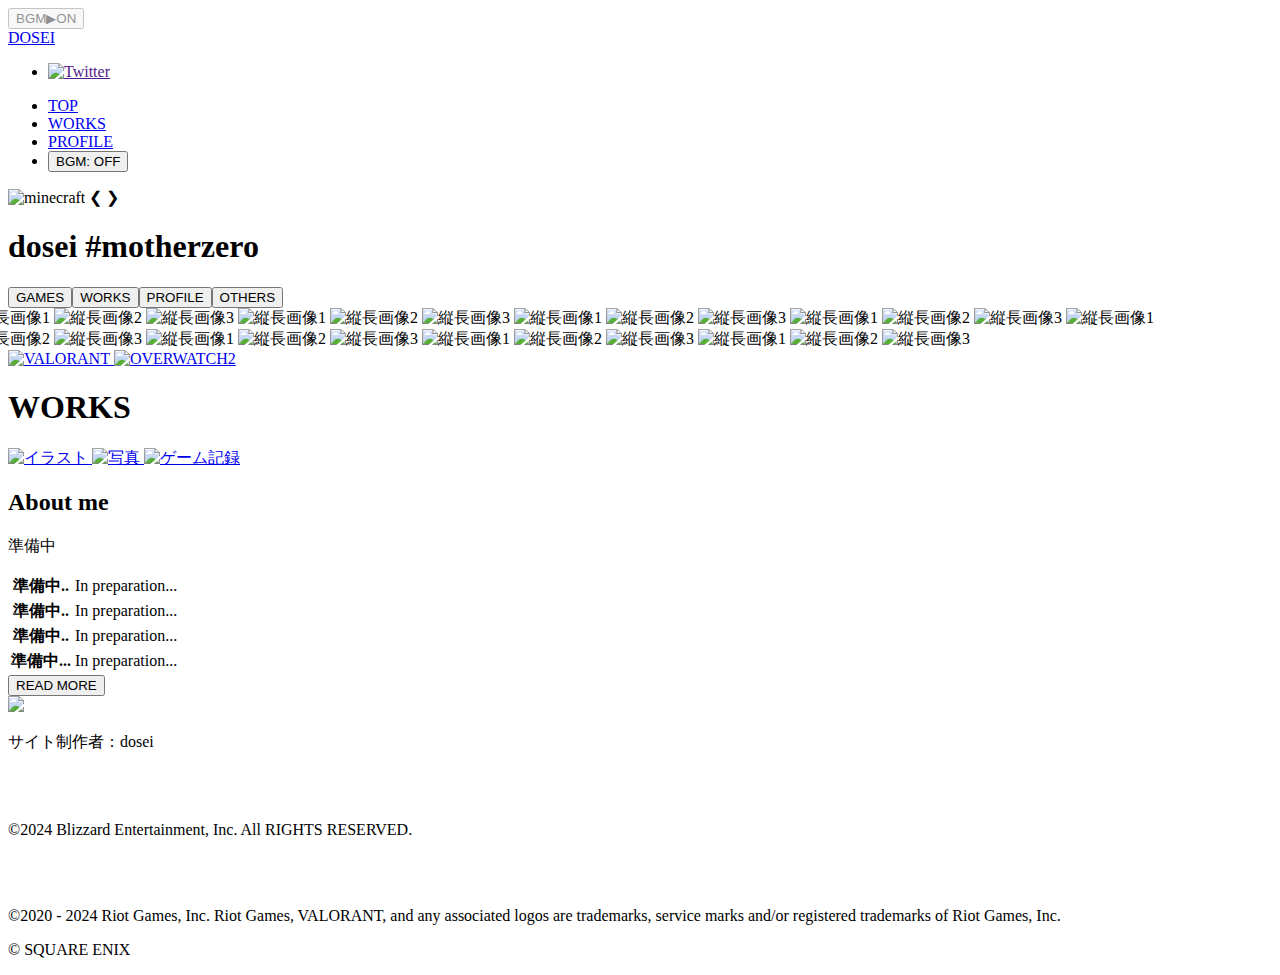
==== index.html @ 173bfff4 "Create index.html" ====
<!DOCTYPE html>
<html>
<head>
  <meta charset="UTF-8">
  <title>dosei | 趣味用</title>
  <link href="https://fonts.googleapis.com/css2?family=Noto+Sans+JP:wght@400;700&display=swap" rel="stylesheet">
  <link href="css/style.css" rel="stylesheet">
  <!-- jQueryプラグイン（バージョンを最新に更新） -->
  <script src="https://ajax.googleapis.com/ajax/libs/jquery/3.5.1/jquery.min.js"></script>
  
  <!--read more-->
  <script>
    $(function(){
      $(".readmore").on("click", function() {
          $(this).toggleClass("on-click");
          $(".hide-text").slideToggle(1000, () => {
            if ($(".hide-text").is(":visible")) {
              $(".readmore").hide();  // 隠しテキストが表示されたらボタンを非表示にする
            }
          });
      });
    });
  </script>
  <!--read more終わり-->
  
  <script>
    $(document).ready(function() {
      let currentIndex = 0;
      const images = $(".slideshow img");
      const imageCount = images.length;
  
      // 最初の画像を表示
      images.hide();
      images.eq(currentIndex).show();
  
      // 次へ・前へボタン、または画像クリックの処理
      function changeSlide(n) {
        images.eq(currentIndex).fadeOut(1000); // 現在の画像をフェードアウト
        currentIndex = (currentIndex + n + imageCount) % imageCount; // インデックスを更新
        images.eq(currentIndex).fadeIn(1000); // 新しい画像をフェードイン
      }
  
      // 自動スライド（3秒ごと）
      setInterval(function() {
        changeSlide(1);
      }, 10000);
  
      // changeSlide関数をグローバルにアクセスできるようにする
      window.changeSlide = changeSlide;
    });
  </script>

<script>
  $(document).ready(function() {
    // リンクがクリックされた時の処理
    $('a[href^="#"]').on('click', function(event) {
      event.preventDefault(); // デフォルトの動作を無効化

      const target = $(this.getAttribute('href')); // クリックされたリンクのhref属性からターゲットを取得

      if (target.length) {
        const offset = target.offset().top - 62; // ヘッダーの高さ65pxを引く

        $('html, body').animate({
          scrollTop: offset // スクロールする位置を調整
        }, 0); // スクロール速度（1秒）
      }
    });
  });
</script>

<script>
  $(document).ready(function() {
    // タグデータ（各タグに対応するリンクを設定）
    const tags = [
      { text: "GAMES", link: "#full-width-images" },
      { text: "WORKS", link: "#image-row" },
      { text: "PROFILE", link: "#about" },
      { text: "OTHERS", link: "#others" },
    ];

    // タグボタンを生成して表示
    tags.forEach(function(tag) {
      const button = $('<button class="tag-button"></button>').text(tag.text);
      button.on('click', function() {
        const target = $(tag.link);
        if (target.length) {
          // 65pxのヘッダー分を考慮してスクロール
          const offset = target.offset().top - 62; // ヘッダーの高さを引く
          $('html, body').animate({ scrollTop: offset }, 0); // スムーズスクロール
        }
      });
      $('#tag-buttons').append(button);
    });
  });
</script>

<script>
  $(document).ready(function() {
    // TOPリンクをクリックした時にページトップまでスクロール
    $('a[href="#top"]').on('click', function(event) {
      event.preventDefault(); // デフォルト動作を無効にする

      // スクロール位置を調整（ヘッダーの高さ65pxを考慮）
      $('html, body').animate({ scrollTop: 0 - 65 }, 0); // 0pxから65px引いた位置にスクロール
    });
  });
</script>


<!-- <script>
  $(document).ready(function() {
    const targetElements = $('.scroll-target'); // 自動スクロール対象の要素
    let isScrolling = false;
    let scrollTimeout;

    // スクロールロック状態を保持するオブジェクト
    const scrollLock = new Map(); // 要素ごとのスクロールロックを管理するためのMap

    $(window).on('scroll', function() {
      // スマホではスクロール処理をしない
      if ($(window).width() <= 1300) return;

      if (isScrolling) return; // スクロール中は無視

      clearTimeout(scrollTimeout); // 前回のタイムアウトをクリア

      scrollTimeout = setTimeout(function() {
        const windowHeight = $(window).height(); // ウィンドウの高さを取得
        const currentScrollTop = $(window).scrollTop(); // 現在のスクロール位置を取得
        const windowCenter = currentScrollTop + windowHeight / 2; // ウィンドウの中央位置を計算

        let closestElement = null;
        let closestDistance = Infinity;

        targetElements.each(function() {
          const elementOffsetTop = $(this).offset().top; // 要素のトップ位置を取得
          const elementHeight = $(this).outerHeight();
          const elementCenter = elementOffsetTop + elementHeight / 2; // 要素の中央位置

          // 要素がウィンドウ内に表示されていて、ロックされていない場合
          if (elementCenter >= currentScrollTop && elementCenter <= currentScrollTop + windowHeight && !scrollLock.has(this)) {
            const distance = Math.abs(windowCenter - elementCenter); // ウィンドウの中央と要素の中央の距離
            if (distance < closestDistance) {
              closestElement = $(this);
              closestDistance = distance;
            }
          }
        });

        // 最も近い要素が見つかった場合、その要素を中央にスクロール
        if (closestElement) {
          isScrolling = true;
          const elementOffsetTop = closestElement.offset().top;
          const elementHeight = closestElement.outerHeight();
          let scrollOffset = elementOffsetTop - (windowHeight / 2) + elementHeight / 2;

          // 固定ヘッダーがある場合の考慮（65pxを引く）
          $('html, body').animate(
            { scrollTop: scrollOffset - 35 }, // 65pxのヘッダー分を考慮してスクロール
            0,
            function() {
              isScrolling = false; // スクロール完了時にフラグを解除

              // スクロール完了した要素に対して20秒間ロックをかける
              scrollLock.set(closestElement[0], true); // ロックを設定
              setTimeout(function() {
                scrollLock.delete(closestElement[0]); // 20秒後にロックを解除
              }, 10000); // 20秒後にロック解除
            }
          );
        }
      }, 0); // スクロール停止後200msで処理を実行
    });
  });
</script> -->


<script>
  // BGMの再生・停止制御
  document.addEventListener('DOMContentLoaded', function() {
    const bgmAudio = document.getElementById('bgm-audio');
    const bgmToggleButton = document.getElementById('bgm-toggle');
    let isPlaying = false; // BGMの再生状態を管理

    // BGMの音量を設定 (0.0 - 1.0)
    bgmAudio.volume = 0.1; // 音量を20%に設定

    // BGMトグルボタンのクリックイベント
    bgmToggleButton.addEventListener('click', function() {
      if (isPlaying) {
        bgmAudio.pause(); // BGMを停止
        bgmToggleButton.textContent = 'BGM: OFF'; // ボタンのラベルをOFFに変更
      } else {
        bgmAudio.play(); // BGMを再生
        bgmToggleButton.textContent = 'BGM: ON'; // ボタンのラベルをONに変更
      }
      isPlaying = !isPlaying; // 再生状態を反転
    });

    // ページが読み込まれたときに最初のユーザーアクションでBGMを再生する
    document.addEventListener('click', function() {
      if (!isPlaying) {
        bgmAudio.play();
        bgmToggleButton.textContent = 'BGM: ON';
        isPlaying = true;
      }
    }, { once: true }); // 最初のクリックのみでBGMを再生
  });
</script>

<script>
  $(document).ready(function() {
    // ボタンを表示するタイミングの設定
    setTimeout(function() {
      $('#bgm-on-button').fadeIn(500); // 1秒前にボタンを表示
      
      // 1秒後にローディングアイコンだけを消す
      setTimeout(function() {
        $('#loading .loader').fadeOut(100); // ローディングアイコンを消す
      }, 400);
    }, 500);

    // ボタンをクリックしたときの動作
    $('#bgm-on-button').on('click', function() {
      // ボタンと背景をフェードアウト
      $(this).fadeOut(500);
      $('#loading').fadeOut(500, function() {
        $(this).remove(); // 背景を完全に削除
      });
    });

    // ドキュメント全体でクリックを検知して、ボタン以外をクリックした場合も消える
    $(document).on('click', function(event) {
      // クリックされた要素がボタンでない場合
      if (!$(event.target).is('#bgm-on-button')) {
        $('#bgm-on-button').fadeOut(500);
        $('#loading').fadeOut(500, function() {
          $(this).remove(); // 背景を完全に削除
        });
      }
    });
  });
</script>

<script>
$(document).ready(function() {
  // スクロールイベントを監視
  $(window).on('scroll', function() {
    // readmoreボタンの位置を取得
    var readmore = $('.readmore');
    var readmorePosition = readmore.offset().top;  // readmoreボタンの画面上の位置
    var windowHeight = $(window).height();  // ウィンドウの高さ
    var scrollPosition = $(window).scrollTop() + windowHeight;  // 現在のスクロール位置（ウィンドウの下端）

    // readmoreボタンが画面の下部に来たかどうかを確認
    if (scrollPosition >= readmorePosition) {
      // ボタンを自動的に開く
      if (!readmore.hasClass('on-click')) {  // すでに開かれていない場合のみ実行
        readmore.trigger('click');  // ボタンをクリック
      }
    }
  });
});

</script>


<script>
  document.addEventListener('DOMContentLoaded', function() {
    const video = document.getElementById('myVideo');
    
    // 動画が表示されたら自動再生するための監視
    const observer = new IntersectionObserver(function(entries) {
      entries.forEach(entry => {
        if (entry.isIntersecting) {
          video.play().catch(error => {
            console.log('再生に失敗しました:', error); // エラーをキャッチ
          });
        } else {
          video.pause();
        }
      });
    }, {
      threshold: 0.5 // 50%以上が画面に表示されたら再生
    });
    
    observer.observe(video);
  });
</script>



<script>
  $(document).ready(function() {
    const container = $('.scrolling-container');
    const scrollSpeed = 1; // スクロール速度
    let currentPosition = 0;

    // コンテナ内の画像をクローンして末尾に追加することで、無限ループのように見せる
    const clone = container.html();
    container.append(clone);

    function scrollImages() {
      // 現在の位置を更新して右から左に移動
      currentPosition -= scrollSpeed;
      container.css('transform', `translateX(${currentPosition}px)`);

      // スクロールがコンテナの幅を超えたらリセット
      if (Math.abs(currentPosition) >= container[0].scrollWidth / 2) {
        currentPosition = 0; // スクロール位置をリセット
      }

      requestAnimationFrame(scrollImages); // 次のフレームで再実行
    }

    scrollImages(); // スクロールを開始
  });
</script>












  
</head>
<body id="index">
  <div id="loading">
    <div class="loader"></div>
  </div>
  <button id="bgm-on-button" class="bgm-on-button" style="display: none;">BGM▶ON</button>
  <div id="top"></div>

  <!--header始まり-->
  <header>
    <div class="logo">
      <a href="index.html">DOSEI</a>
    </div>
    <nav>
      <ul class="sns-nav">
        <li><a target="_blank" href=""><img class="sns-icon twitter" src="twitter-brands.svg" alt="Twitter"></a></li>
      </ul>
      <ul class="global-nav">
        <li><a href="#top">TOP</a></li>
        <li><a href="#image-row">WORKS</a></li>
        <li><a href="#about">PROFILE</a></li>
        <li><button id="bgm-toggle" class="bgm-button">BGM: OFF</button></li> <!-- BGMトグルボタン -->
      </ul>
    </nav>
  </header>
  <!--header終わり-->

  <!-- BGM用のaudioタグ -->
  <audio id="bgm-audio" loop>
    <source src="images/bgm.mp3" type="audio/mpeg">
    お使いのブラウザはaudioタグをサポートしていません。
  </audio>

  <!--wrap始まり-->
  <div id="wrap">
    <!-- スライドショーを追加 -->
    <div id="slideshow-container" class="slideshow">
      <img class="photo filter-img" src="images/6.jpg" alt="minecraft" onclick="changeSlide(1)">
      <img class="photo filter-img" src="images/12.jpg" alt="FF14_2" onclick="changeSlide(1)">
      <img class="photo filter-img" src="images/4.jpg" alt="FF14_1" onclick="changeSlide(1)">
      <img class="photo filter-img" src="images/11.jpg" alt="FF14_2" onclick="changeSlide(1)">
      

      <!-- 前へ・次へボタン -->
    <a class="prev" onclick="changeSlide(-1)">&#10094;</a>
    <a class="next" onclick="changeSlide(1)">&#10095;</a>
    </div>
    <div id="element" class="element">
    <h1>dosei #motherzero</h1>
    <!-- タグ一覧を表示するエリアを追加 -->
<div class="tags-container">
<div id="tag-buttons"></div>
<div class="scrolling-images">
  <div class="scrolling-container">
    <img src="images/14.jpg" alt="縦長画像1">
    <img src="images/15.jpg" alt="縦長画像2">
    <img src="images/16.jpg" alt="縦長画像3">
    <img src="images/17.jpg" alt="縦長画像1">
    <img src="images/18.jpg" alt="縦長画像2">
    <img src="images/19.jpg" alt="縦長画像3">
    <img src="images/14.jpg" alt="縦長画像1">
    <img src="images/15.jpg" alt="縦長画像2">
    <img src="images/16.jpg" alt="縦長画像3">
    <img src="images/17.jpg" alt="縦長画像1">
    <img src="images/18.jpg" alt="縦長画像2">
    <img src="images/19.jpg" alt="縦長画像3">
    <!-- 他の画像をここに追加 -->
  </div>
</div>
</div>
<div class="full-width-images">
  <a href="https://www.foriio.com/works/1070656" target="brank">
  <img id="full-width-images" class="photo filter-img, scroll-target" src="images/1.jpg" alt="VALORANT">
  <img class="photo filter-img, scroll-target" src="images/2.jpg" alt="OVERWATCH2">
</a>
  
<div class="full-width-images"></div>
<h1 id="image-row">WORKS</h1>
<a href="https://www.foriio.com/works/1070613" target="brank">
  <img id="full-width-images" class="photo filter-img, scroll-target" src="images/7.jpg" alt="イラスト">
</a>
<a href="https://www.foriio.com/works/1274181" target="brank">
  <img class="photo filter-img, scroll-target" src="images/8.jpg" alt="写真">
</a>
  <a href="https://www.foriio.com/works/1070656" target="brank">
  <img class="photo filter-img, scroll-target" src="images/9.jpg" alt="ゲーム記録">
</a>
</div>



</div>

</div>
</div>
    <div id="about" class="about">
      <h2>About me</h2>
      <div id="text-wrap">
        <div class="show-text">
          <p>準備中<br>
          </p>
        </div>
        <div class="hide-text">
          <table class="detail">
            <tbody>
              <tr>
                <th>準備中..</th>
                <td>In preparation...
              </tr>
              <tr>
                <th>準備中..</th>
                <td>
                  In preparation...
                </td>
              </tr>
              <tr>
                <th>準備中..</th>
                <td>
                  In preparation...
                </td>
              </tr>
              <tr>
                <th>準備中...</th>
                <td>
                  In preparation...
                </td>
              </tr>
            </tbody>
          </table>
        </div>
        <button class="readmore">READ MORE</button>
      </div>
    </div>
  </div>
  <!--wrap終わり-->

  <div id="others" class="video-container">
      <img src="images/preparetion.png">
  </div>

  <!--footer始まり-->
  <footer>
    <p class="creater">サイト制作者：dosei</p><br><br>
    <p class="creater">©2024 Blizzard Entertainment, Inc. All RIGHTS RESERVED.</p><br><br>
    <p class="copyright">©2020 - 2024 Riot Games, Inc. Riot Games, VALORANT,
      and any associated logos are trademarks, service marks and/or registered trademarks of Riot Games, Inc.</p><p class="creater">© SQUARE ENIX</p>
  </footer>
  <!--footer終わり-->

</body>
</html>
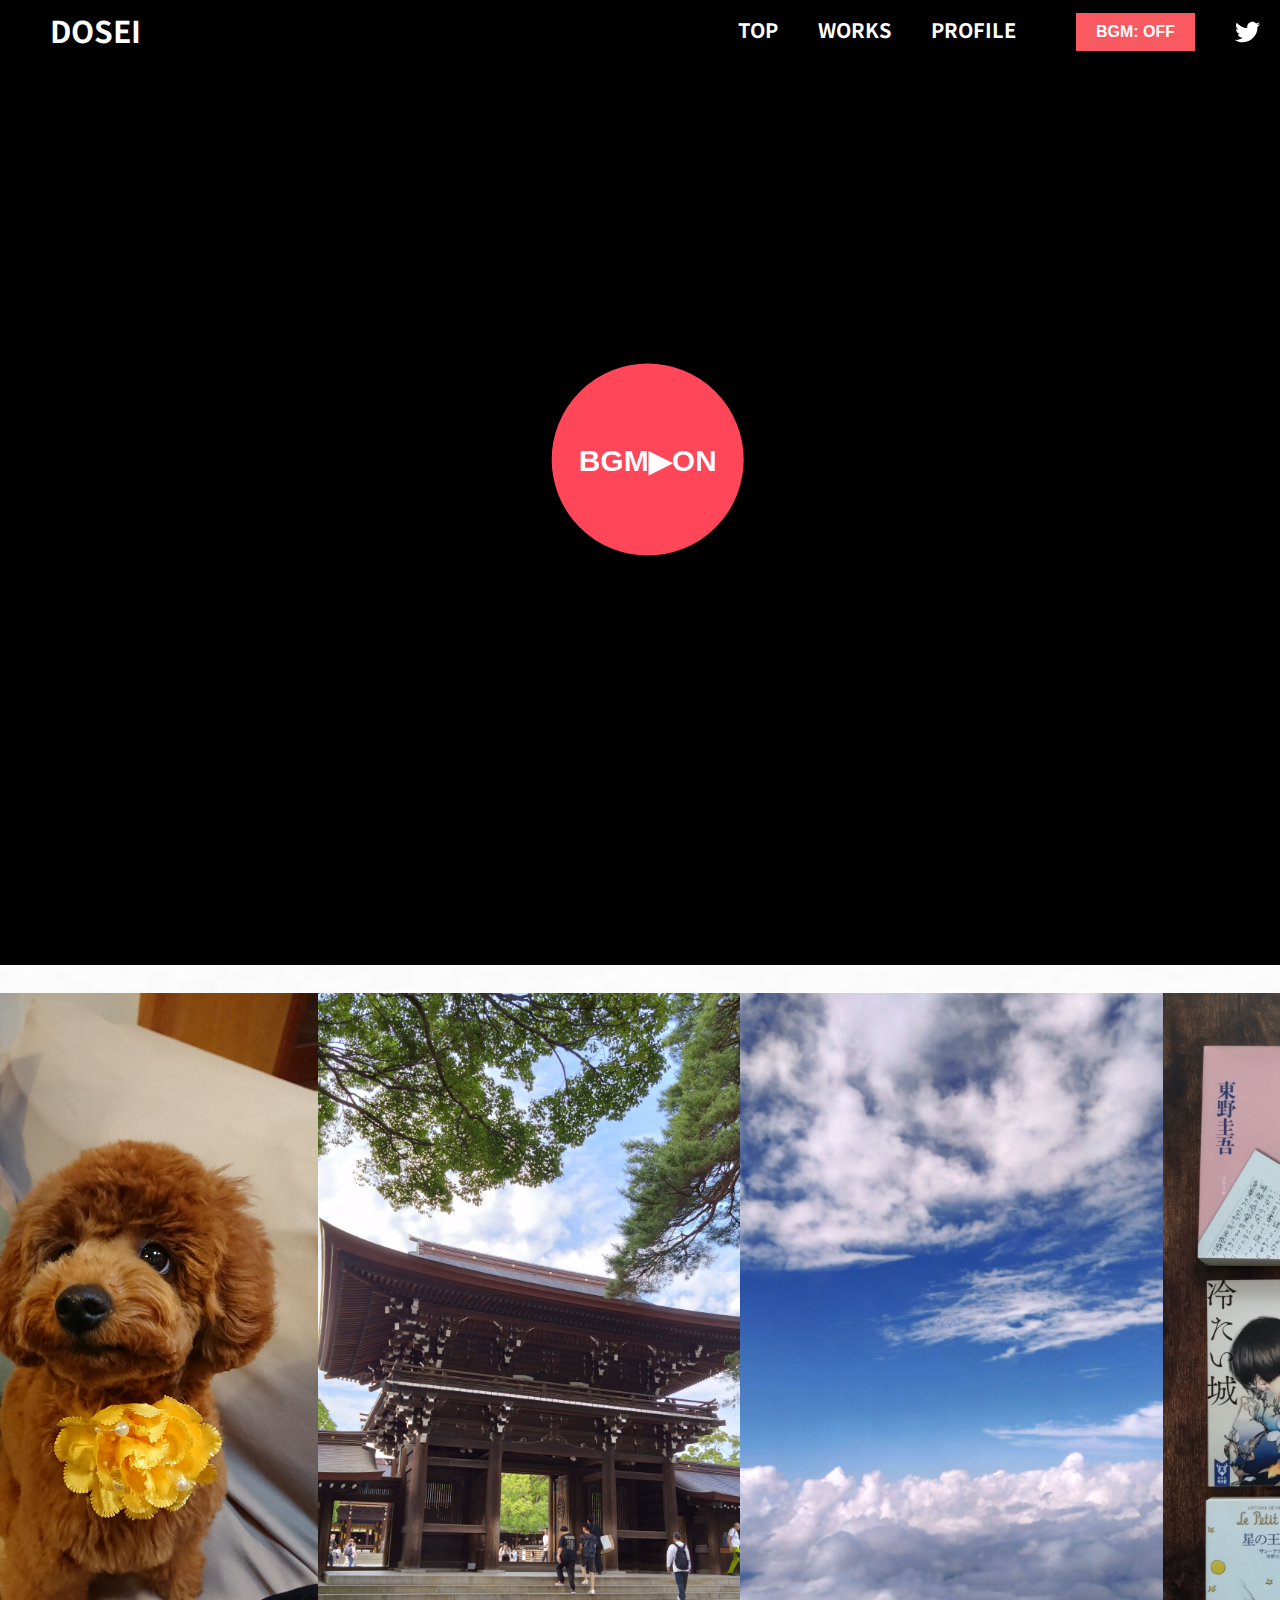
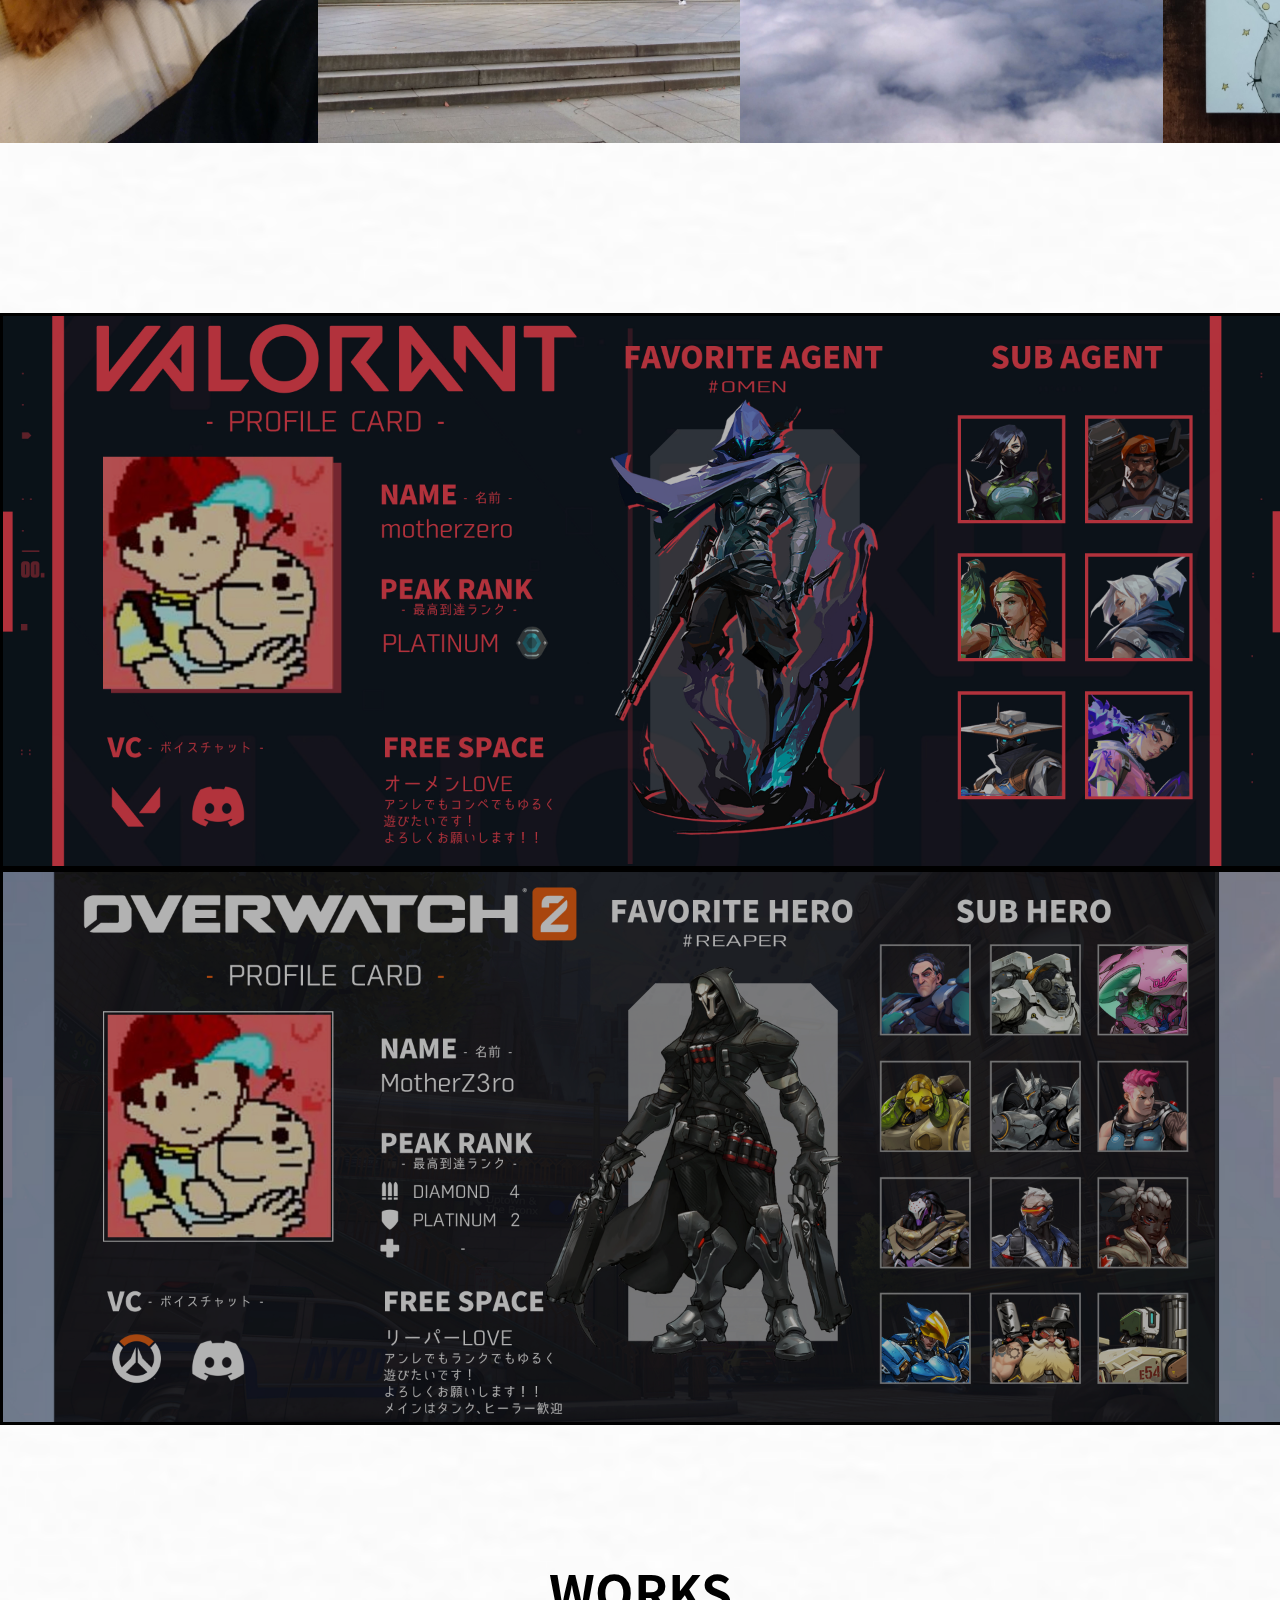
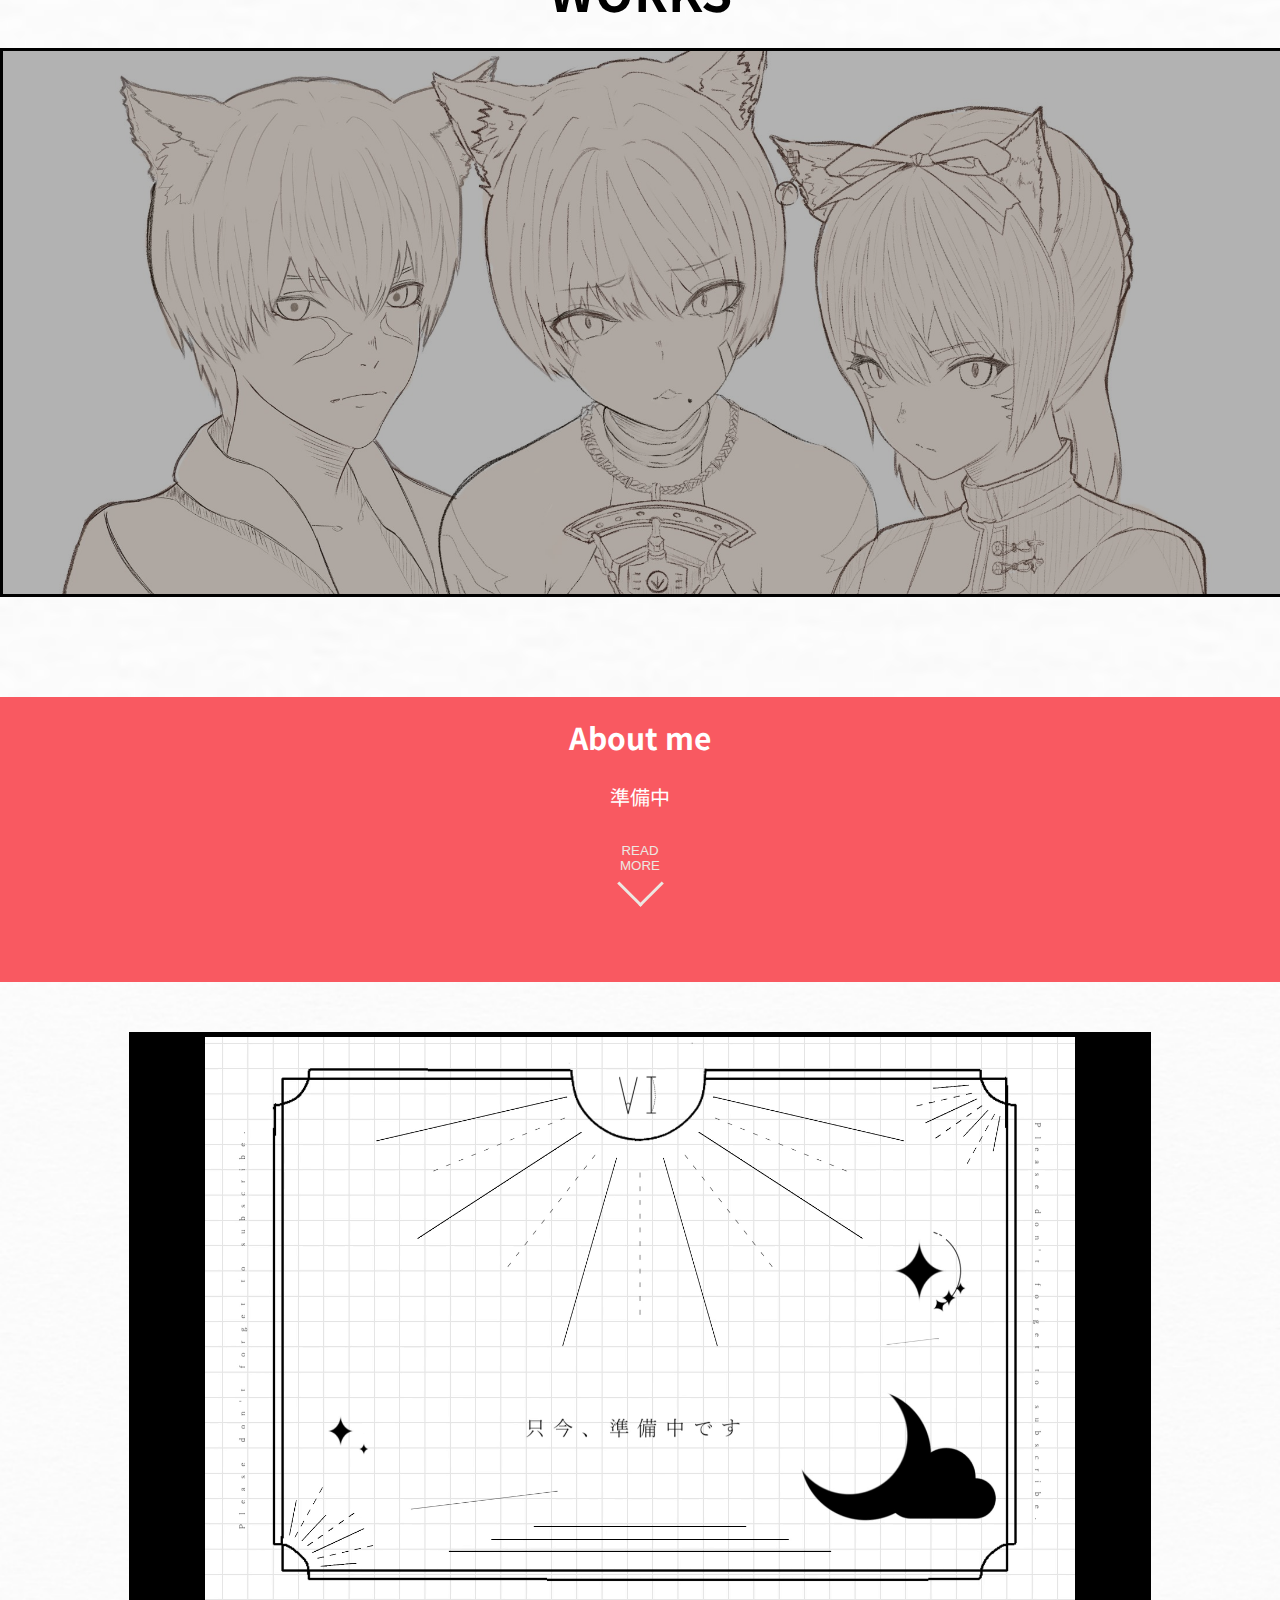
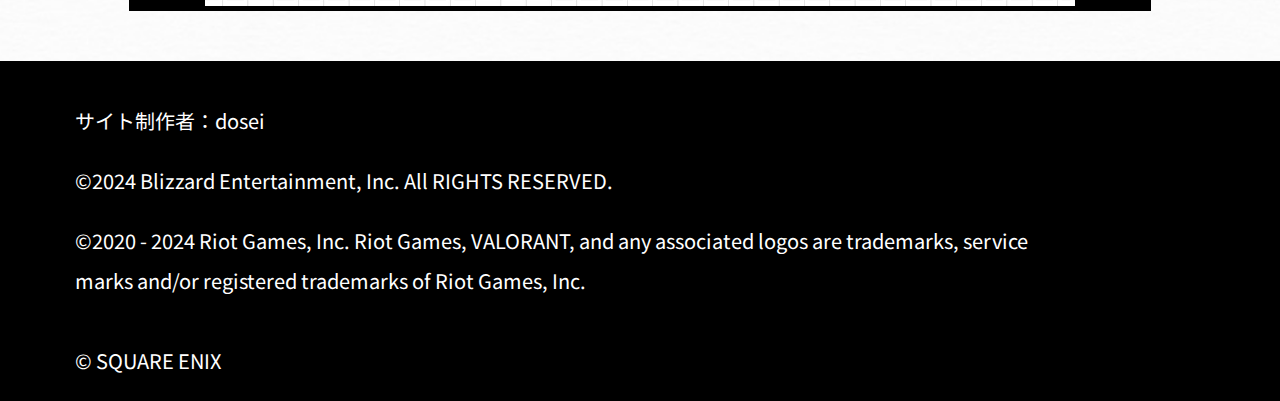
==== commit 0e860f7a: "Update index.html" ====
--- a/index.html
+++ b/index.html
@@ -369,8 +369,6 @@
     <div id="slideshow-container" class="slideshow">
       <img class="photo filter-img" src="images/6.jpg" alt="minecraft" onclick="changeSlide(1)">
       <img class="photo filter-img" src="images/12.jpg" alt="FF14_2" onclick="changeSlide(1)">
-      <img class="photo filter-img" src="images/4.jpg" alt="FF14_1" onclick="changeSlide(1)">
-      <img class="photo filter-img" src="images/11.jpg" alt="FF14_2" onclick="changeSlide(1)">
       
 
       <!-- 前へ・次へボタン -->
@@ -411,12 +409,12 @@
 <a href="https://www.foriio.com/works/1070613" target="brank">
   <img id="full-width-images" class="photo filter-img, scroll-target" src="images/7.jpg" alt="イラスト">
 </a>
-<a href="https://www.foriio.com/works/1274181" target="brank">
+<!-- <a href="https://www.foriio.com/works/1274181" target="brank">
   <img class="photo filter-img, scroll-target" src="images/8.jpg" alt="写真">
-</a>
-  <a href="https://www.foriio.com/works/1070656" target="brank">
+</a> -->
+<!--   <a href="https://www.foriio.com/works/1070656" target="brank">
   <img class="photo filter-img, scroll-target" src="images/9.jpg" alt="ゲーム記録">
-</a>
+</a> -->
 </div>
 
 
--- a/css/style.css
+++ b/css/style.css
@@ -0,0 +1,749 @@
+﻿@charset "utf-8";
+
+body {
+  margin: 0;
+  padding: 0;
+  background-color: #000000;
+  color: #ffffff;
+  font-size: 15px;
+  line-height: 2;
+}
+
+p,h1,h2,h3,h4,h5,h6,th,td,dt,dd {
+  margin-top: 0;
+  font-family: 'Noto Sans JP', 'Shippori Mincho', serif;
+}
+
+img {
+  vertical-align: bottom;
+}
+
+ul {
+  margin: 0;
+  padding: 0;
+}
+
+a {
+  color:#ffffff;
+  font-weight:bold;
+  text-decoration: none;
+}
+
+a:hover {
+  color:#FF4759;
+}
+
+header {
+  width: 100%;
+  height: 65px;
+  position: fixed;
+  top: 0;
+  left: 50%;
+  transform: translateX(-50%);
+  z-index:1;
+  background-color:#000000
+}
+
+.logo {
+  float: left;
+  font-family: 'Noto Sans JP', 'Shippori Mincho', serif;
+  font-size:30px;
+  font-weight:bold;
+  color:#ffffff;
+  padding:0 50px;
+  text-decoration: none;
+}
+
+.logo:hover {
+  transition:all 1s;
+  color:#FF4759;
+}
+
+
+.global-nav {
+  float: right;
+}
+
+.global-nav li {
+  float: left;
+  padding: 10px 20px;
+  font-size: 20px;
+  list-style: none;
+}
+
+.global-nav li a {
+  color:#ffffff;
+  font-family: 'Noto Sans JP', 'Shippori Mincho', serif;
+}
+
+.global-nav li:hover {
+  transition:all 1s;
+}
+
+.global-nav li a:hover {
+  color:#FF4759;
+}
+
+.sns-nav {
+  float: right;
+}
+
+.sns-icon {
+  width:25px;
+  transition:all 0.2s;
+  margin-top:19px;
+}
+
+.sns-nav li {
+  float: left;
+  margin: 0 20px;
+  font-size: 20px;
+  list-style: none;
+}
+
+.sns-nav li a {
+  font-family: 'Noto Sans JP', 'Shippori Mincho', serif;
+}
+
+.sns-nav li a:hover {
+  background-color:none;
+}
+
+.sns-icon:hover {
+  transform:scale(1.5,1.5);
+}
+
+.bgm-button {
+  background-color: #F95961;
+  color: #fff;
+  padding: 10px 20px;
+  border: none;
+  font-weight:bold;
+  cursor: pointer;
+  font-size: 16px;
+  margin-left: 20px;
+}
+
+.bgm-button:hover {
+  opacity:0.9;
+}
+
+#wrap {
+  clear: both;
+  margin-top: 120px;
+  padding: 35px 0;
+  text-align:center;
+}
+
+.content {
+  width: 960px;
+  margin: 50px auto;
+}
+
+.content h2 {
+  margin-bottom:0;
+}
+
+/* 画像を横幅いっぱいに表示するための親要素 */
+.full-width-images {
+  width: 100%; /* 横幅いっぱいに */
+  padding-top:100px;
+  margin: 0px auto; /* 中央揃えに */
+  overflow: hidden; /* 余計なスクロールバーが表示されないように */
+}
+
+/* 画像自体のスタイル */
+.full-width-images img {
+  width: 100%; /* 画像の横幅を100%に */
+  height: auto; /* アスペクト比を維持 */
+  display: block; /* 画像の周りに余白が出ないように */
+}
+
+.full-width-images .photo {
+  border: 3px solid #000000;
+  transition: filter 0.5s ease;
+  filter: brightness(0.7);
+}
+
+.photo:hover {
+  filter: brightness(1);
+  transition:all 0.6s ease;
+}
+
+
+
+
+
+
+
+
+footer {
+  color:#ffffff;
+  margin:0px;
+}
+
+footer .creater {
+  float:left;
+  padding:0 0 20px 0;
+}
+
+footer .copyright {
+  float:right;
+  padding:0 20px 40px 0;
+}
+
+#index h1 {
+  font-size: 50px;
+  line-height: 1;
+  margin-top:40px;
+  color:#000000;
+  font-family: 'Noto Sans JP', 'Shippori Mincho', serif;
+  border: none;
+}
+
+#index p {
+  font-size: 20px;
+  margin-bottom:0;
+}
+
+#works h1 {
+  font-size: 50px;
+  line-height: 1;
+  color:#ffffff;
+  font-family: 'Noto Sans JP', 'Shippori Mincho', serif;
+  margin-bottom: 20px;
+  border: none;
+}
+
+#contact h1 {
+  font-size: 50px;
+  line-height: 1;
+  color:#ffffff;
+  font-family: 'Noto Sans JP', 'Shippori Mincho', serif;
+  margin-bottom: 20px;
+  border: none;
+}
+
+.works-wrapper p {
+  font-size: 30px;
+  line-height: 0.5;
+  margin-bottom: 20px;
+}
+
+.contact-wrapper h2 {
+  font-size: 30px;
+  line-height: 0.5;
+  margin-bottom: 20px;
+}
+
+.contact-wrapper p {
+  font-size: 30px;
+  margin-top:100px;
+}
+
+#works .garally-wrapper {
+  padding:0 0 50px 0;
+  width: 960px;
+  margin: 0 auto;
+}
+
+#works .photo {
+  width:25%;
+}
+
+#works .filter {
+    background: rgba(0, 0, 0, 0);
+}
+
+.btn a {
+  background-color: #000000;
+  color: #ffffff;
+  font-size: 20px;
+  width: 185px;
+  display: inline-block;
+  text-align: center;
+  line-height: 50px;
+  margin-top: 20px;
+  border:none;
+  transition:all 0.3s;
+}
+
+.btn a:hover {
+  text-decoration: none;
+  background-color: #ffffffd3;
+  color: #000000;
+}
+
+#index footer,
+#works footer,
+#contact footer {
+  width: 80%;
+  margin: 0 5em;
+  padding-top:40px;
+  text-align: left;
+}
+
+#index {
+}
+
+#works {
+  background-image: url(../images/bg-index.jpg);
+  background-repeat: no-repeat;
+  background-position: center center;
+  background-attachment: fixed;
+  background-size: cover;
+}
+
+#contact {
+  background-image: url(../images/bg-index.jpg);
+  background-repeat: no-repeat;
+  background-position: center center;
+  background-attachment: fixed;
+  background-size: cover;
+}
+
+.main-center {
+  width:940px;
+  margin: 0 auto;
+}
+
+.element {
+  padding:100px 0;
+  background-image: url(../images/bg-index2.jpg);
+  background-repeat:no-repeat ;
+  background-position: center center;
+  background-size: cover;
+}
+
+.about {
+  padding:25px 0 40px 0;
+  background-image: url(../images/bg-index3.jpg);
+  background-repeat:no-repeat ;
+  background-position: center center;
+  background-size: cover;
+}
+
+.about h2 {
+  font-size:30px;
+  text-align: center;
+  margin-bottom:0;
+  line-height:1;
+  color:#ffffff;
+}
+
+.about p {
+  color:#ece8e2;
+}
+
+th {
+  width: 10em;
+  background-color: #000000;
+  padding: 12px 0;
+  border: 3px solid #000000;
+  font-size:17px;
+}
+
+td {
+  width: 40em;
+  padding: 12px 40px 12px 40px;
+  background-color: #ece8e2;
+  border: 3px solid #000000;
+  color:#000000;
+  font-size:17px;
+}
+
+table {
+  margin:0 auto;
+  border-spacing: 0;
+  border-collapse: collapse;
+  text-align: center;
+}
+
+.video-container {
+  width: 100%;
+  display: flex;
+  flex-direction: column; /* コンテンツを縦に並べる */
+  justify-content: center;
+  align-items: center;
+  padding: 50px 0; /* 上下に余白を追加 */
+  background-image: url(../images/bg-index2.jpg); /* 背景画像を設定 */
+  background-size: cover; /* 背景画像をコンテナ全体にカバー */
+  background-position: center center; /* 背景画像を中央に配置 */
+}
+
+.video-title {
+  font-size: 30px; /* タイトルのフォントサイズ */
+  color: #000000; /* タイトルの文字色 */
+  text-align: center; /* 中央揃え */
+  margin-bottom: 20px; /* タイトルと動画の間に余白を追加 */
+}
+
+.video-container img {
+  width: 79%; /* 動画の幅を80%に設定 */
+  max-width: 3000px; /* 最大幅を960pxに制限 */
+  height: auto; /* アスペクト比を維持 */
+  border: 5px solid #000000; /* 動画の周りに枠線を追加 */
+}
+
+
+.contact-sns {
+  width:960px;
+  margin:0 auto;
+}
+
+#contact .btn {
+  margin:0 0 135px 0;
+}
+
+.twitter-btn {
+  float:left;
+  padding-left:200px;
+}
+
+.instagram-btn {
+  float:right;
+  padding-right:200px;
+}
+
+.clear-fix {
+  clear:  both;
+}
+
+/* readmoreに関する記述 */
+.about p {
+  text-align: center;
+  font-size: 16px;
+  color:#ffffff;
+  line-height: 2.5;
+  margin: 0;
+}
+
+#text-wrap {
+  width: 80%;
+  height: 100%;
+  display: block;
+  margin:auto;
+  padding-top: 20px;
+  max-width:3500px;
+}
+
+.hide-text {
+  display: none;
+  padding-top: 20px;
+}
+
+.hide-text h2 {
+  padding-bottom: 60px;
+}
+
+button.readmore {
+  position: relative;
+  height: 80px;
+  width: 90px;
+  margin: 20px auto;
+  display: block;
+  background-color: transparent;
+  color:#ece8e2;
+  padding-bottom: 60px;
+  border: none;
+  outline: 0;
+  transition: .5s;
+  -webkit-transition: .5s;
+}
+
+button.readmore::after {
+  content: " ";
+  position: absolute;
+  width: 30px;
+  height: 30px;
+  border-top: solid 3px #ece8e2;
+  border-right: solid 3px #ece8e2;
+  transform: rotate(135deg);
+  -webkit-transform: rotate(135deg);
+  right: 28px;
+  top: 25px;
+  transition: .5s;
+  -webkit-transition: .5s;
+}
+
+button.readmore:hover::after {
+  top: 40px;
+}
+
+.on-click {
+  color: transparent!important;
+}
+
+.on-click {
+  transform: rotate(-180deg);
+  -webkit-transform: rotate(-180deg);
+}
+/* ここまで */
+
+/* スライドショーエリア */
+.slideshow {
+  width: 100%; /* 画面幅いっぱいに */
+  position: relative;
+  overflow: hidden; /* 画像がはみ出さないようにする */
+  margin-top:65px;
+
+  /* アスペクト比を維持するために高さを調整 */
+  padding-bottom: 43%; /* 16:9のアスペクト比（高さ÷幅 = 0.5625） */
+}
+
+.slideshow img {
+  width: 100%; /* 画像の幅を100%に */
+  height: 100%; /* 高さを100%に */
+  object-fit: cover; /* コンテナに画像をフィットさせつつ、アスペクト比を保つ */
+  position: absolute;
+  top: 0;
+  left: 0;
+  display: none;
+}
+
+/* 最初の画像を表示 */
+.slideshow img:first-child {
+  display: block;
+}
+
+/* モバイル画面に対するメディアクエリ */
+@media (max-width: 768px) {
+  .slideshow {
+    padding-bottom: 75%; /* 4:3アスペクト比に変更 (高さ÷幅 = 0.75) */
+  }
+}
+
+@media (max-width: 480px) {
+  .slideshow {
+    padding-bottom: 100%; /* 1:1アスペクト比に変更 (高さ÷幅 = 1) */
+  }
+}
+
+/* スライドショーの前へ・次へボタンのスタイル */
+a.prev, a.next {
+  position: absolute;
+  top: 50%; /* ボタンをスライドショーの中央に配置 */
+  width: auto;
+  padding: 16px;
+  color: #ffffff; /* 矢印の色 */
+  font-weight: bold;
+  font-size: 24px; /* 矢印のサイズ */
+  transition: 0.6s ease;
+  text-align: center;
+  text-decoration: none;
+  background-color: rgba(0, 0, 0, 0.5); /* 背景を半透明に */
+  user-select: none; /* 選択不可 */
+  z-index: 0; /* 他の要素の上に表示 */
+}
+
+/* 左矢印の位置 */
+a.prev {
+  left: 10px; /* 左端に配置 */
+}
+
+/* 右矢印の位置 */
+a.next {
+  right: 10px; /* 右端に配置 */
+}
+
+/* ホバー時の矢印の効果 */
+a.prev:hover, a.next:hover {
+  background-color: rgba(0, 0, 0, 0.8); /* ホバー時に背景を濃く */
+}
+
+/* ナビゲーションボタンが画面外にはみ出さないようにする */
+.slideshow {
+  position: relative; /* ボタンの位置指定のために相対配置にする */
+}
+
+html {
+  scroll-behavior: smooth;
+}
+
+
+
+/* タグのコンテナをフレックスボックスで表示 */
+.tags-container {
+  display: flex;
+  flex-wrap: wrap; /* タグが多い場合に折り返す */
+  justify-content: center; /* タグを中央に配置 */
+  margin: 20px 0;
+  text-align: center;
+}
+
+.tag-button {
+  background-color: #000000; /* ボタンの背景色 */
+  color: #ffffff;
+  border: none;
+  padding: 10px 20px;
+  font-size: 16px;
+  margin: 5px;
+  cursor: pointer;
+  transition: background-color 0.3s;
+  border: 3px solid #000000;
+}
+
+.tag-button:hover {
+  background-color: #ffffffd3; /* ボタンホバー時の背景色 */
+  color: #010101;
+}
+
+/* タグのコンテナが小さい画面では一列に収まらない場合の対応 */
+@media (max-width: 768px) {
+  .tags-container {
+    flex-direction: column; /* モバイル画面では縦に並べる */
+    align-items: center;
+  }
+}
+
+/* ローディング時の黒い背景が残るように修正 */
+#loading {
+  position: fixed;
+  width: 100vw;
+  height: 100vh;
+  background-color: #000;
+  z-index: 9998; /* ボタンの下に背景を表示 */
+  display: flex;
+  justify-content: center;
+  align-items: center;
+}
+
+/* ローダーのスタイル */
+.loader {
+  border: 20px solid #f3f3f3;
+  border-radius: 50%;
+  border-top: 20px solid #FF4759;
+  width: 150px;
+  height: 150px;
+  animation: spin 2s linear infinite;
+
+  /* ローダーの位置を中央にするが、ヘッダー分65pxを上にずらす */
+  position: absolute;
+  top: calc(50% - 150px); /* 50%の中央から65px上に移動 */
+  transform: translateY(-50%); /* 自身の高さを考慮して中央に */
+}
+
+/* アニメーションの定義 */
+@keyframes spin {
+  0% { transform: rotate(0deg); }
+  100% { transform: rotate(360deg); }
+}
+
+/* BGM▶ONボタンのスタイル */
+.bgm-on-button {
+  position: fixed;
+  width: 192px;  /* サイズを大きく */
+  height: 192px; /* サイズを大きく */
+  border-radius: 50%;
+  background-color: #FF4759;
+  color: white;
+  font-size: 30px; /* 文字サイズを大きく */
+  font-weight: bold;
+  border: solid 2px #FF4759;
+  cursor: pointer;
+  display: flex;
+  justify-content: center;
+  align-items: center;
+  z-index: 9999; /* ローディング画面より前面に表示 */
+  top: 50%;
+  left: 50%;
+  transform: translate(-46%, -45%);
+}
+
+.bgm-on-button:hover {
+  transition:0.5s ease;
+  background-color: #ff687264;
+}
+
+
+
+.scrolling-images {
+  width: 100%;
+  overflow: hidden; /* 横スクロールバーを隠す */
+  white-space: nowrap;
+  padding: 50px 0;
+  margin-top: 50px;
+}
+
+.scrolling-container {
+  display: flex;
+  transition: transform 0.5s linear; /* スムーズなアニメーション */
+}
+
+.scrolling-container img {
+  height: 50em; /* 画像の縦の高さを設定 */
+  width: auto;
+}
+
+
+
+
+
+
+
+
+/* お問い合わせ */
+
+/* ここまで */
+
+#index #wrap {
+  background-color: transparent;
+  margin-top: 0;
+  padding: 0;
+}
+
+@media (max-width:700px) {
+  header {
+    width: 660px;
+    height: 100px;
+    left: 50%;
+    position: relative;
+    inset: 0;
+    padding:0;
+  }
+}
+
+
+/* 横幅が3500px以上のときに文字サイズを大きくする */
+@media screen and (min-width: 3500px) {
+  body, a, p, th, td, dt, dd {
+    font-size: 50px; /* 基本の文字サイズを大きく変更 */
+  }
+
+  #index p, th, td, dt, dd {
+    font-size: 50px; /* 基本の文字サイズを大きく変更 */
+  }
+
+  #index h1 {
+    font-size: 100px; /* h1のフォントサイズを大きく */
+  }
+
+  .tag-button {
+    font-size: 40px;
+  }
+
+  #index h2 {
+    font-size: 100px; /* h2のフォントサイズを大きく */
+  }
+
+  h3 {
+    font-size: 100px; /* h3のフォントサイズを大きく */
+  }
+
+  h4, h5, h6 {
+    font-size: 100px; /* h4, h5, h6のフォントサイズ */
+  }
+
+  .logo {
+    font-size: 100px; /* ロゴのフォントサイズを大きく変更 */
+  }
+
+  .global-nav li {
+    font-size: 100px; /* ナビゲーションの文字サイズ */
+  }
+  
+  header {
+    height:200px;
+  }
+}
+
